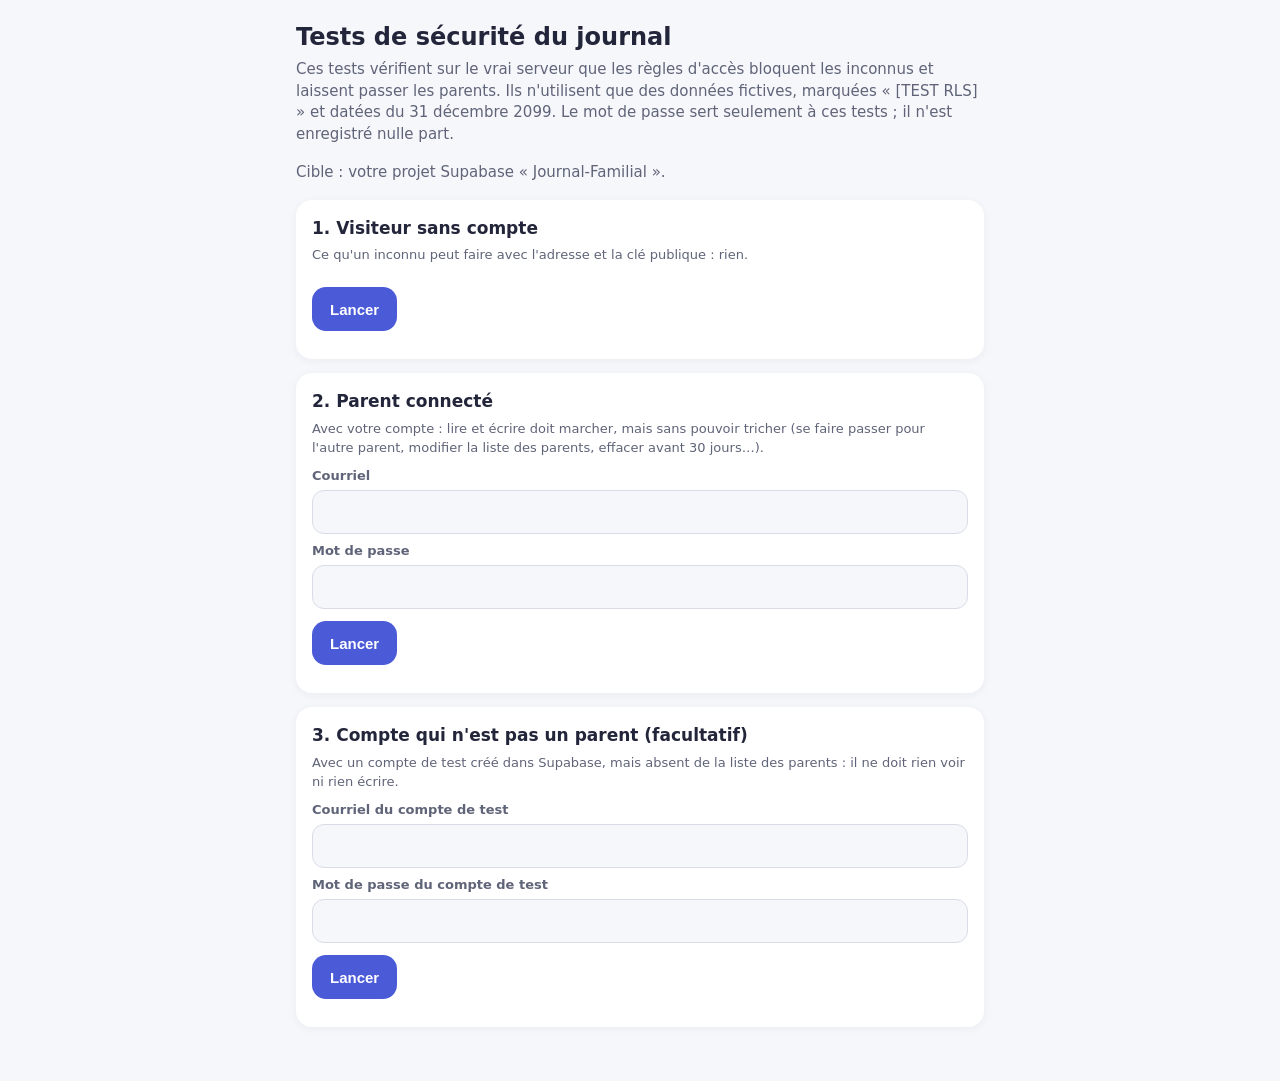
==== tests/rls.html @ 47b85094 "Journal familial — phase 3 : comptes et synchronisation - Connexion de Papa et Maman (Supabase Auth," ====
<!doctype html>
<html lang="fr">
<head>
<meta charset="utf-8">
<meta name="viewport" content="width=device-width, initial-scale=1">
<meta http-equiv="Content-Security-Policy" content="default-src 'self'; script-src 'self'; style-src 'self' 'unsafe-inline'; connect-src 'self' https://uqvpzuyficmbgovpnkuz.supabase.co; base-uri 'none'; form-action 'none'; object-src 'none'">
<meta name="referrer" content="no-referrer">
<meta name="robots" content="noindex, nofollow">
<title>Tests de sécurité</title>
<style>
  :root { --bg: #F6F7FB; --surface: #fff; --ink: #23263A; --muted: #5F6478; --line: #E6E8F0; --ok: #1E6B43; --okbg: #DDF3E6; --ko: #8E2A22; --kobg: #F9D3CF; --accent: #4B5BD7; }
  * { box-sizing: border-box; }
  body { margin: 0; background: var(--bg); color: var(--ink); font: 15px/1.45 system-ui, -apple-system, "Segoe UI", Roboto, sans-serif; }
  main { max-width: 720px; margin: 0 auto; padding: 20px 16px 40px; }
  h1 { font-size: 24px; margin: 0 0 4px; }
  .lead { color: var(--muted); margin: 0 0 16px; }
  section { background: var(--surface); border-radius: 16px; padding: 16px; margin: 0 0 14px; box-shadow: 0 2px 10px rgba(35,38,58,.05); }
  h2 { font-size: 17px; margin: 0 0 6px; }
  p.hint { color: var(--muted); font-size: 13px; margin: 0 0 10px; }
  label { display: block; font-size: 13px; font-weight: 600; color: var(--muted); margin: 8px 0 4px; }
  input { width: 100%; min-height: 44px; border: 1px solid #D9DCE6; border-radius: 12px; padding: 10px 12px; font-size: 16px; background: var(--bg); }
  button { margin-top: 12px; min-height: 44px; padding: 0 18px; border: 0; border-radius: 14px; background: var(--accent); color: #fff; font-weight: 700; font-size: 15px; cursor: pointer; }
  button:disabled { opacity: .5; cursor: default; }
  ol { margin: 12px 0 0; padding-left: 0; list-style: none; display: flex; flex-direction: column; gap: 6px; }
  li { padding: 8px 10px; border-radius: 10px; font-size: 14px; display: flex; gap: 10px; }
  li.ok { background: var(--okbg); color: var(--ok); }
  li.ko { background: var(--kobg); color: var(--ko); }
  li b { flex: 0 0 64px; }
  .sum { font-weight: 700; margin-top: 10px; }
</style>
</head>
<body>
<main>
  <h1>Tests de sécurité du journal</h1>
  <p class="lead">Ces tests vérifient sur le vrai serveur que les règles d'accès bloquent les inconnus et laissent passer les parents. Ils n'utilisent que des données fictives, marquées « [TEST RLS] » et datées du 31 décembre 2099. Le mot de passe sert seulement à ces tests ; il n'est enregistré nulle part.</p>
  <p class="lead" id="target"></p>

  <section>
    <h2>1. Visiteur sans compte</h2>
    <p class="hint">Ce qu'un inconnu peut faire avec l'adresse et la clé publique : rien.</p>
    <button type="button" id="runAnon">Lancer</button>
    <ol id="outAnon"></ol>
  </section>

  <section>
    <h2>2. Parent connecté</h2>
    <p class="hint">Avec votre compte : lire et écrire doit marcher, mais sans pouvoir tricher (se faire passer pour l'autre parent, modifier la liste des parents, effacer avant 30 jours…).</p>
    <label for="pEmail">Courriel</label><input id="pEmail" type="email" autocomplete="username" autocapitalize="off" spellcheck="false">
    <label for="pPw">Mot de passe</label><input id="pPw" type="password" autocomplete="current-password">
    <button type="button" id="runParent">Lancer</button>
    <ol id="outParent"></ol>
  </section>

  <section>
    <h2>3. Compte qui n'est pas un parent (facultatif)</h2>
    <p class="hint">Avec un compte de test créé dans Supabase, mais absent de la liste des parents : il ne doit rien voir ni rien écrire.</p>
    <label for="iEmail">Courriel du compte de test</label><input id="iEmail" type="email" autocomplete="off" autocapitalize="off" spellcheck="false">
    <label for="iPw">Mot de passe du compte de test</label><input id="iPw" type="password" autocomplete="off">
    <button type="button" id="runIntrus">Lancer</button>
    <ol id="outIntrus"></ol>
  </section>
</main>
<script src="../js/config.js"></script>
<script src="rls.js"></script>
</body>
</html>
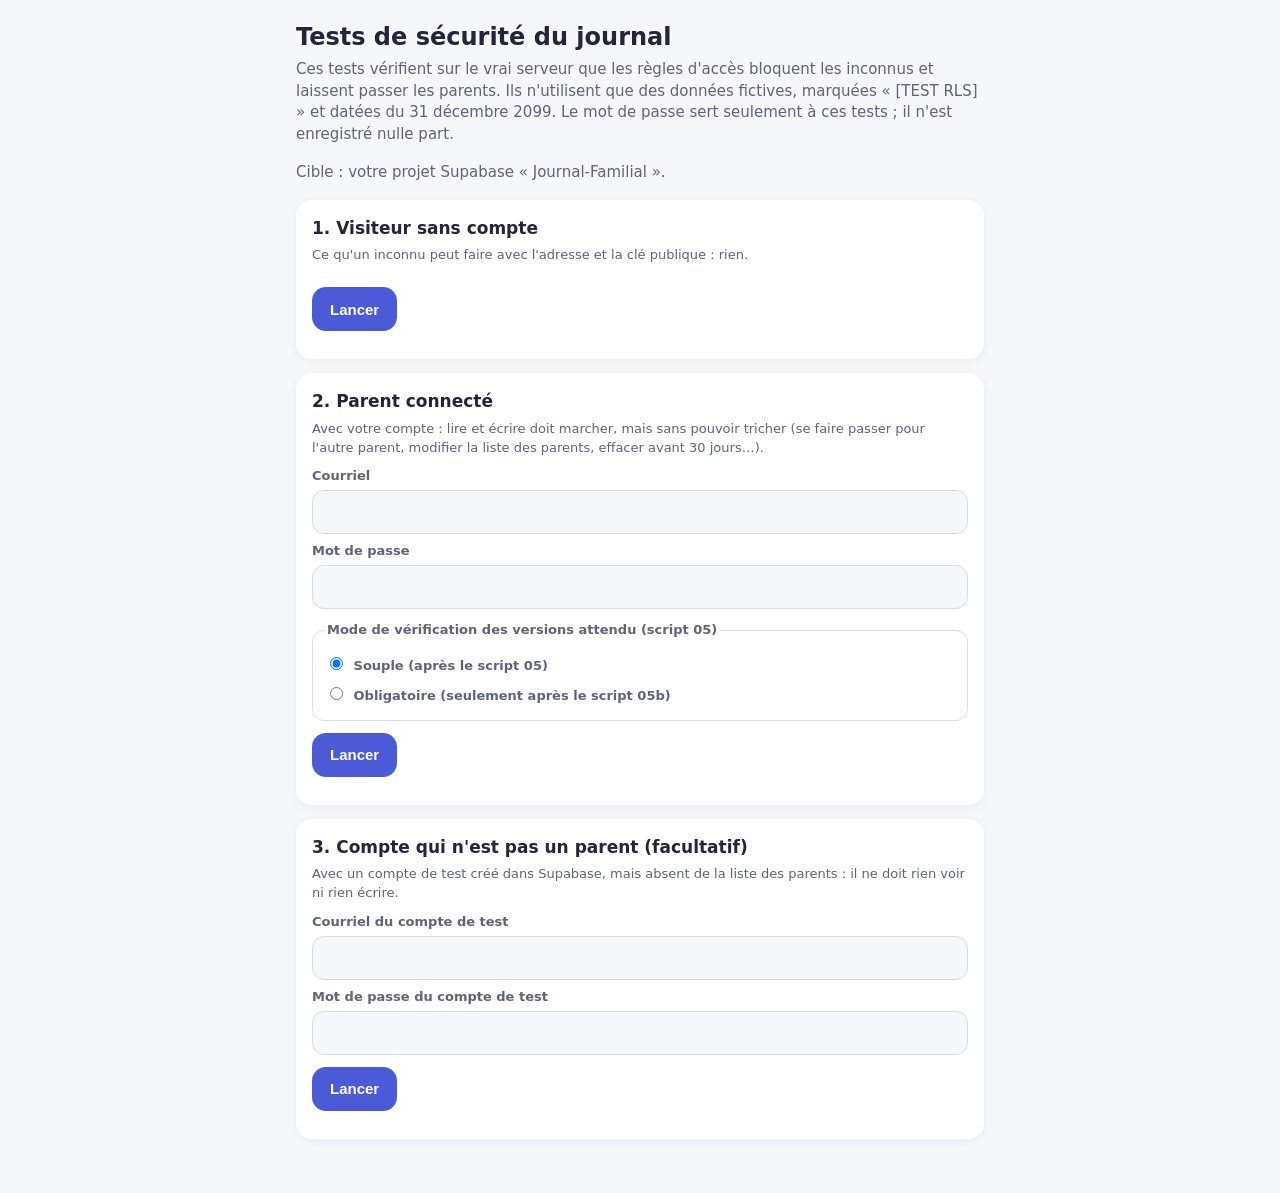
==== commit edb93c08: "Journal familial 0.4.1 : vérification des versions par le serveur - Chaque modification envoie sa ve" ====
--- a/tests/rls.html
+++ b/tests/rls.html
@@ -19,6 +19,9 @@
   p.hint { color: var(--muted); font-size: 13px; margin: 0 0 10px; }
   label { display: block; font-size: 13px; font-weight: 600; color: var(--muted); margin: 8px 0 4px; }
   input { width: 100%; min-height: 44px; border: 1px solid #D9DCE6; border-radius: 12px; padding: 10px 12px; font-size: 16px; background: var(--bg); }
+  input[type=radio] { width: auto; min-height: 0; margin-right: 6px; }
+  fieldset { border: 1px solid #D9DCE6; border-radius: 12px; margin: 12px 0 0; padding: 6px 12px 10px; }
+  legend { font-size: 13px; font-weight: 600; color: var(--muted); }
   button { margin-top: 12px; min-height: 44px; padding: 0 18px; border: 0; border-radius: 14px; background: var(--accent); color: #fff; font-weight: 700; font-size: 15px; cursor: pointer; }
   button:disabled { opacity: .5; cursor: default; }
   ol { margin: 12px 0 0; padding-left: 0; list-style: none; display: flex; flex-direction: column; gap: 6px; }
@@ -47,6 +50,11 @@
     <p class="hint">Avec votre compte : lire et écrire doit marcher, mais sans pouvoir tricher (se faire passer pour l'autre parent, modifier la liste des parents, effacer avant 30 jours…).</p>
     <label for="pEmail">Courriel</label><input id="pEmail" type="email" autocomplete="username" autocapitalize="off" spellcheck="false">
     <label for="pPw">Mot de passe</label><input id="pPw" type="password" autocomplete="current-password">
+    <fieldset>
+      <legend>Mode de vérification des versions attendu (script 05)</legend>
+      <label><input type="radio" name="mode" id="modeSouple" checked> Souple (après le script 05)</label>
+      <label><input type="radio" name="mode" id="modeStrict"> Obligatoire (seulement après le script 05b)</label>
+    </fieldset>
     <button type="button" id="runParent">Lancer</button>
     <ol id="outParent"></ol>
   </section>
